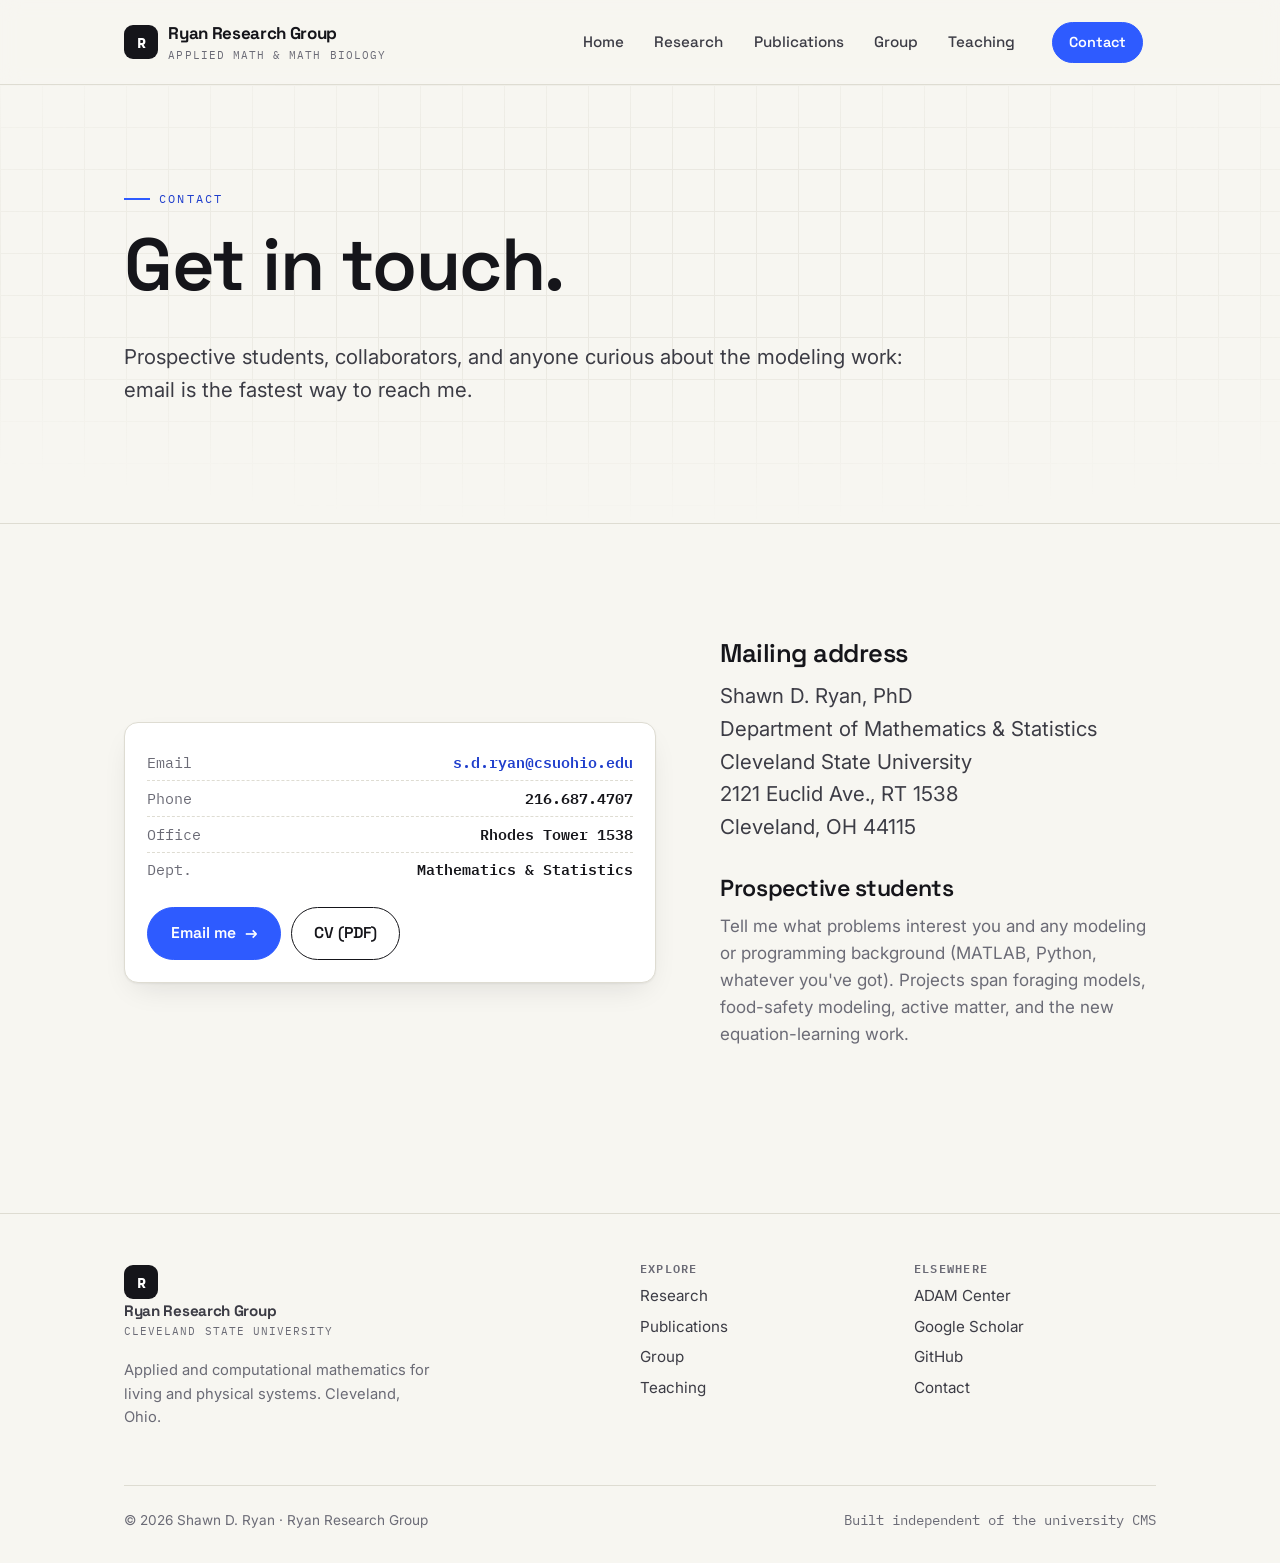
==== contact.html @ 77035e07 "Add 2026 CV, current + former group members" ====
<!DOCTYPE html>
<html lang="en">
<head>
<meta charset="UTF-8" />
<meta name="viewport" content="width=device-width, initial-scale=1" />
<title>Contact — Ryan Research Group</title>
<meta name="description" content="Contact Shawn D. Ryan, Associate Professor of Mathematics and Statistics at Cleveland State University." />
<link rel="preconnect" href="https://fonts.googleapis.com" />
<link rel="preconnect" href="https://fonts.gstatic.com" crossorigin />
<link href="https://fonts.googleapis.com/css2?family=Space+Grotesk:wght@400;500;600;700&family=Inter:wght@400;500;600&family=IBM+Plex+Mono:wght@400;500;600&display=swap" rel="stylesheet" />
<link rel="stylesheet" href="css/style.css" />
</head>
<body>

<header class="nav">
  <div class="wrap nav__inner">
    <a class="brand" href="index.html"><span class="mark">R</span><span>Ryan Research Group<small>Applied Math &amp; Math Biology</small></span></a>
    <button class="nav__toggle" aria-label="Menu" aria-expanded="false"><span></span><span></span><span></span></button>
    <nav class="nav__links">
      <a href="index.html">Home</a>
      <a href="research.html">Research</a>
      <a href="publications.html">Publications</a>
      <a href="group.html">Group</a>
      <a href="teaching.html">Teaching</a>
      <a class="nav__cta" href="contact.html"><span class="btn btn--accent" style="padding:.5rem 1rem;font-size:.9rem;">Contact</span></a>
    </nav>
  </div>
</header>

<section class="phead">
  <div class="abs-grid grid-bg"></div>
  <div class="wrap phead__inner">
    <span class="eyebrow">Contact</span>
    <h1>Get in touch.</h1>
    <p class="lead" style="margin-top:1rem;">Prospective students, collaborators, and anyone curious about the modeling work: email is the fastest way to reach me.</p>
  </div>
</section>

<section class="section">
  <div class="wrap split">
    <div class="reveal">
      <div class="hero__card" style="box-shadow:var(--shadow);">
        <div class="hero__meta" style="margin-top:0;font-size:.92rem;">
          <div><span>Email</span><b><a href="mailto:s.d.ryan@csuohio.edu">s.d.ryan@csuohio.edu</a></b></div>
          <div><span>Phone</span><b>216.687.4707</b></div>
          <div><span>Office</span><b>Rhodes Tower 1538</b></div>
          <div><span>Dept.</span><b>Mathematics &amp; Statistics</b></div>
        </div>
        <div style="margin-top:1.2rem;display:flex;gap:.6rem;flex-wrap:wrap;">
          <a class="btn btn--accent" href="mailto:s.d.ryan@csuohio.edu">Email me <span class="arw">→</span></a>
          <a class="btn btn--ghost" href="assets/SRyan_CV_2026.pdf" target="_blank" rel="noopener">CV (PDF)</a>
        </div>
      </div>
    </div>
    <div class="reveal">
      <h2 style="font-size:1.6rem;">Mailing address</h2>
      <p class="lead">Shawn D. Ryan, PhD<br />Department of Mathematics &amp; Statistics<br />Cleveland State University<br />2121 Euclid Ave., RT 1538<br />Cleveland, OH 44115</p>
      <h3 style="margin-top:2rem;">Prospective students</h3>
      <p class="muted">Tell me what problems interest you and any modeling or programming background (MATLAB, Python, whatever you've got). Projects span foraging models, food-safety modeling, active matter, and the new equation-learning work.</p>
    </div>
  </div>
</section>

<footer class="foot">
  <div class="wrap">
    <div class="foot__grid">
      <div>
        <a class="brand" href="index.html"><span class="mark">R</span><span>Ryan Research Group<small>Cleveland State University</small></span></a>
        <p class="muted" style="margin-top:1rem;max-width:34ch;font-size:.92rem;">Applied and computational mathematics for living and physical systems. Cleveland, Ohio.</p>
      </div>
      <div><h4>Explore</h4><a href="research.html">Research</a><a href="publications.html">Publications</a><a href="group.html">Group</a><a href="teaching.html">Teaching</a></div>
      <div><h4>Elsewhere</h4><a href="https://academic.csuohio.edu/adam/" target="_blank" rel="noopener">ADAM Center</a><a href="https://scholar.google.com/" target="_blank" rel="noopener">Google Scholar</a><a href="https://github.com/sdryan/" target="_blank" rel="noopener">GitHub</a><a href="contact.html">Contact</a></div>
    </div>
    <div class="foot__bottom"><span>© 2026 Shawn D. Ryan · Ryan Research Group</span><span class="mono">Built independent of the university CMS</span></div>
  </div>
</footer>

<script src="js/main.js"></script>
</body>
</html>
---- css/style.css ----
/* =============================================================
   Ryan Research Group — design system
   "Bold applied-math": warm paper base, ink type, one strong
   signal accent, subtle grid + mono labels, data-viz forward.
   ============================================================= */

:root {
  /* color */
  --paper: #F7F6F1;
  --paper-2: #EFEEE7;
  --ink: #15151A;
  --ink-2: #3C3C45;
  --ink-3: #6B6B76;
  --line: #DEDCD2;
  --accent: #2E5BFF;      /* signal blue */
  --accent-ink: #1F3ECC;
  --hot: #FF5B37;         /* data-viz highlight */
  --green: #12876A;
  --card: #FFFFFF;

  /* type */
  --sans: "Space Grotesk", "Inter", system-ui, sans-serif;
  --body: "Inter", system-ui, -apple-system, sans-serif;
  --mono: "IBM Plex Mono", ui-monospace, "SF Mono", Menlo, monospace;

  /* layout */
  --wrap: 1160px;
  --gutter: clamp(20px, 5vw, 64px);
  --radius: 14px;
  --shadow: 0 1px 2px rgba(20,20,26,.05), 0 12px 32px -12px rgba(20,20,26,.14);
  --shadow-lg: 0 2px 4px rgba(20,20,26,.06), 0 30px 60px -20px rgba(20,20,26,.22);
}

/* -------- reset -------- */
*, *::before, *::after { box-sizing: border-box; }
html { scroll-behavior: smooth; -webkit-text-size-adjust: 100%; }
body {
  margin: 0;
  font-family: var(--body);
  color: var(--ink);
  background: var(--paper);
  line-height: 1.6;
  font-size: 17px;
  -webkit-font-smoothing: antialiased;
  overflow-x: hidden;
}
img { max-width: 100%; display: block; }
a { color: var(--accent-ink); text-decoration: none; }
a:hover { text-decoration: underline; }
h1, h2, h3, h4 { font-family: var(--sans); font-weight: 600; line-height: 1.08; letter-spacing: -0.02em; color: var(--ink); margin: 0 0 .5em; }
h1 { font-size: clamp(2.6rem, 6vw, 4.6rem); }
h2 { font-size: clamp(1.8rem, 3.5vw, 2.7rem); }
h3 { font-size: clamp(1.2rem, 2vw, 1.45rem); }
p { margin: 0 0 1em; }
::selection { background: var(--accent); color: #fff; }

/* -------- helpers -------- */
.wrap { max-width: var(--wrap); margin-inline: auto; padding-inline: var(--gutter); }
.section { padding-block: clamp(64px, 9vw, 120px); }
.eyebrow {
  font-family: var(--mono);
  font-size: .78rem;
  letter-spacing: .18em;
  text-transform: uppercase;
  color: var(--accent-ink);
  margin: 0 0 1rem;
  display: inline-flex;
  align-items: center;
  gap: .55rem;
}
.eyebrow::before { content: ""; width: 26px; height: 2px; background: var(--accent); display: inline-block; }
.lead { font-size: clamp(1.1rem, 1.6vw, 1.3rem); color: var(--ink-2); max-width: 62ch; }
.muted { color: var(--ink-3); }
.mono { font-family: var(--mono); }
.center { text-align: center; }
.grid-bg {
  background-image:
    linear-gradient(var(--line) 1px, transparent 1px),
    linear-gradient(90deg, var(--line) 1px, transparent 1px);
  background-size: 42px 42px;
  -webkit-mask-image: radial-gradient(ellipse 80% 60% at 50% 40%, #000 40%, transparent 100%);
          mask-image: radial-gradient(ellipse 80% 60% at 50% 40%, #000 40%, transparent 100%);
  opacity: .5;
}

/* -------- buttons -------- */
.btn {
  display: inline-flex; align-items: center; gap: .55rem;
  font-family: var(--sans); font-weight: 600; font-size: .98rem;
  padding: .8rem 1.4rem; border-radius: 100px;
  border: 1.5px solid var(--ink); background: var(--ink); color: #fff;
  cursor: pointer; transition: transform .15s ease, box-shadow .2s ease, background .2s ease;
  text-decoration: none;
}
.btn:hover { transform: translateY(-2px); box-shadow: var(--shadow); text-decoration: none; }
.btn--accent { background: var(--accent); border-color: var(--accent); }
.btn--ghost { background: transparent; color: var(--ink); }
.btn--ghost:hover { background: var(--ink); color: #fff; }
.btn .arw { transition: transform .15s ease; }
.btn:hover .arw { transform: translateX(3px); }

/* -------- top nav -------- */
.nav {
  position: sticky; top: 0; z-index: 50;
  backdrop-filter: saturate(1.4) blur(10px);
  background: rgba(247,246,241,.82);
  border-bottom: 1px solid var(--line);
}
.nav__inner { display: flex; align-items: center; justify-content: space-between; gap: 1rem; padding-block: .85rem; }
.brand { display: flex; align-items: center; gap: .65rem; font-family: var(--sans); font-weight: 700; color: var(--ink); letter-spacing: -.02em; }
.brand:hover { text-decoration: none; }
.brand .mark {
  width: 34px; height: 34px; border-radius: 9px; flex: none;
  background: var(--ink); color: #fff; display: grid; place-items: center;
  font-family: var(--mono); font-weight: 700; font-size: .95rem;
}
.brand small { display: block; font-family: var(--mono); font-weight: 400; font-size: .66rem; color: var(--ink-3); letter-spacing: .1em; text-transform: uppercase; }
.nav__links { display: flex; align-items: center; gap: .3rem; }
.nav__links a {
  font-family: var(--sans); font-weight: 500; font-size: .95rem; color: var(--ink-2);
  padding: .5rem .8rem; border-radius: 8px;
}
.nav__links a:hover, .nav__links a[aria-current="page"] { color: var(--ink); background: var(--paper-2); text-decoration: none; }
.nav__cta { margin-left: .4rem; }
.nav__toggle { display: none; background: none; border: 0; cursor: pointer; padding: .4rem; }
.nav__toggle span { display: block; width: 24px; height: 2px; background: var(--ink); margin: 5px 0; transition: .2s; }

/* -------- hero -------- */
.hero { position: relative; overflow: hidden; border-bottom: 1px solid var(--line); }
.hero canvas { position: absolute; inset: 0; width: 100%; height: 100%; z-index: 0; }
.hero__inner { position: relative; z-index: 2; padding-block: clamp(80px, 13vw, 168px); }
.hero__grid { display: grid; grid-template-columns: 1.35fr .95fr; gap: clamp(2rem, 5vw, 4rem); align-items: center; }
.hero h1 { margin-bottom: .35em; }
.hero h1 .grad {
  background: linear-gradient(100deg, var(--accent) 20%, var(--hot) 90%);
  -webkit-background-clip: text; background-clip: text; color: transparent;
}
.hero__sub { font-size: clamp(1.1rem, 1.7vw, 1.35rem); color: var(--ink-2); max-width: 46ch; }
.hero__cta { display: flex; flex-wrap: wrap; gap: .8rem; margin-top: 1.8rem; }
.hero__card {
  background: var(--card); border: 1px solid var(--line); border-radius: var(--radius);
  box-shadow: var(--shadow-lg); padding: 1.4rem;
}
.hero__photo { width: 100%; border-radius: 10px; aspect-ratio: 1/1; object-fit: cover; background: var(--paper-2); }
.hero__meta { margin-top: 1rem; font-family: var(--mono); font-size: .8rem; color: var(--ink-3); }
.hero__meta b { color: var(--ink); font-weight: 600; }
.hero__meta div { display: flex; justify-content: space-between; padding: .35rem 0; border-bottom: 1px dashed var(--line); }
.hero__meta div:last-child { border-bottom: 0; }

/* -------- stat strip -------- */
.stats { display: grid; grid-template-columns: repeat(4, 1fr); gap: 1px; background: var(--line); border: 1px solid var(--line); border-radius: var(--radius); overflow: hidden; }
.stat { background: var(--paper); padding: 1.5rem 1.4rem; }
.stat b { font-family: var(--sans); font-size: clamp(1.8rem, 3.5vw, 2.6rem); font-weight: 700; letter-spacing: -.03em; display: block; }
.stat span { font-family: var(--mono); font-size: .74rem; letter-spacing: .06em; text-transform: uppercase; color: var(--ink-3); }
.stat .accent { color: var(--accent); }
.stat .hot { color: var(--hot); }

/* -------- cards / research -------- */
.cards { display: grid; grid-template-columns: repeat(auto-fit, minmax(280px, 1fr)); gap: 1.2rem; }
.card {
  background: var(--card); border: 1px solid var(--line); border-radius: var(--radius);
  padding: 1.6rem; transition: transform .18s ease, box-shadow .22s ease, border-color .2s;
  position: relative; overflow: hidden;
}
.card:hover { transform: translateY(-4px); box-shadow: var(--shadow-lg); border-color: #cfcdc2; }
.card__tag { font-family: var(--mono); font-size: .72rem; letter-spacing: .1em; text-transform: uppercase; color: var(--accent-ink); }
.card h3 { margin: .5rem 0 .5rem; }
.card p { color: var(--ink-2); font-size: .97rem; margin-bottom: 0; }
.card__no { position: absolute; top: 1rem; right: 1.2rem; font-family: var(--mono); font-size: .8rem; color: var(--line); font-weight: 700; }
.card--feature { background: var(--ink); color: #fff; }
.card--feature h3, .card--feature .card__tag { color: #fff; }
.card--feature p { color: rgba(255,255,255,.72); }
.card--feature .card__tag { color: #8fa8ff; }

/* -------- split feature (PINN/BINN) -------- */
.split { display: grid; grid-template-columns: 1.1fr .9fr; gap: clamp(2rem,5vw,4rem); align-items: center; }
.panel {
  background: var(--ink); color: #fff; border-radius: var(--radius); padding: clamp(1.6rem, 3vw, 2.6rem);
  position: relative; overflow: hidden;
}
.panel .eyebrow { color: #8fa8ff; }
.panel .eyebrow::before { background: var(--hot); }
.chips { display: flex; flex-wrap: wrap; gap: .5rem; margin-top: 1.2rem; }
.chip { font-family: var(--mono); font-size: .8rem; padding: .35rem .7rem; border: 1px solid rgba(255,255,255,.2); border-radius: 100px; color: rgba(255,255,255,.85); }
.flow { display: flex; align-items: center; gap: .6rem; flex-wrap: wrap; font-family: var(--mono); font-size: .82rem; margin-top: 1.4rem; }
.flow b { background: rgba(255,255,255,.1); border: 1px solid rgba(255,255,255,.18); padding: .5rem .8rem; border-radius: 8px; font-weight: 500; }
.flow .to { color: var(--hot); font-weight: 700; }

/* -------- awards -------- */
.awards { display: grid; grid-template-columns: repeat(auto-fit, minmax(220px,1fr)); gap: 1px; background: var(--line); border-radius: var(--radius); overflow: hidden; border: 1px solid var(--line); }
.award { background: var(--paper); padding: 1.4rem; }
.award .yr { font-family: var(--mono); font-size: .78rem; color: var(--hot); font-weight: 600; }
.award p { margin: .3rem 0 0; font-size: .95rem; font-weight: 500; }

/* -------- publication list -------- */
.pubfilter { display: flex; flex-wrap: wrap; gap: .5rem; margin-bottom: 2rem; }
.pubfilter button {
  font-family: var(--mono); font-size: .82rem; padding: .45rem .9rem; border-radius: 100px;
  border: 1px solid var(--line); background: var(--card); color: var(--ink-2); cursor: pointer; transition: .15s;
}
.pubfilter button:hover { border-color: var(--ink); color: var(--ink); }
.pubfilter button.is-on { background: var(--ink); color: #fff; border-color: var(--ink); }
.publist { list-style: none; margin: 0; padding: 0; }
.pub {
  display: grid; grid-template-columns: auto 1fr; gap: 1.1rem;
  padding: 1.25rem 0; border-bottom: 1px solid var(--line);
}
.pub__no { font-family: var(--mono); color: var(--accent); font-weight: 600; font-size: .95rem; padding-top: .1rem; }
.pub__title { font-weight: 600; color: var(--ink); }
.pub__meta { color: var(--ink-2); font-size: .93rem; }
.pub__venue { font-style: italic; }
.pub__links { margin-top: .35rem; display: flex; flex-wrap: wrap; gap: .5rem; }
.pub__links a { font-family: var(--mono); font-size: .76rem; padding: .2rem .6rem; border: 1px solid var(--line); border-radius: 6px; color: var(--accent-ink); }
.pub__links a:hover { background: var(--accent); color: #fff; border-color: var(--accent); text-decoration: none; }
.pub[hidden] { display: none; }
.pub__badge { font-family: var(--mono); font-size: .68rem; text-transform: uppercase; letter-spacing: .08em; color: var(--hot); border: 1px solid var(--hot); border-radius: 5px; padding: .05rem .4rem; margin-left: .4rem; }

/* -------- section headers -------- */
.sec-head { max-width: 62ch; margin-bottom: 3rem; }
.sec-head--split { display: flex; justify-content: space-between; align-items: flex-end; gap: 2rem; flex-wrap: wrap; max-width: none; }

/* -------- people -------- */
.people { display: grid; grid-template-columns: repeat(auto-fill, minmax(200px,1fr)); gap: 1.2rem; }
.person { background: var(--card); border: 1px solid var(--line); border-radius: var(--radius); padding: 1.3rem; }
.person .ava { width: 52px; height: 52px; border-radius: 12px; background: var(--paper-2); display: grid; place-items: center; font-family: var(--mono); font-weight: 700; color: var(--accent); margin-bottom: .8rem; }
.person b { display: block; font-family: var(--sans); }
.person span { font-size: .86rem; color: var(--ink-3); }

/* -------- roster (current members) -------- */
.person small { display: block; font-size: .8rem; color: var(--ink-2); margin-top: .3rem; line-height: 1.4; }
.person .role { font-family: var(--mono); font-size: .72rem; letter-spacing: .04em; text-transform: uppercase; color: var(--accent-ink); }
.subhead { font-family: var(--mono); font-size: .78rem; letter-spacing: .14em; text-transform: uppercase; color: var(--ink-3); margin: 2.4rem 0 1rem; display: flex; align-items: center; gap: .8rem; }
.subhead::after { content: ""; flex: 1; height: 1px; background: var(--line); }

/* -------- former members list -------- */
.former { list-style: none; margin: 0; padding: 0; column-gap: 2rem; }
.former li { break-inside: avoid; padding: .55rem 0; border-bottom: 1px solid var(--line); font-size: .95rem; }
.former li b { font-family: var(--sans); font-weight: 600; color: var(--ink); }
.former li .now { color: var(--ink-2); }
.former li .proj { color: var(--ink-3); font-size: .86rem; display: block; margin-top: .1rem; }
.former-cols { columns: 2; column-gap: 2.2rem; }
@media (max-width: 720px) { .former-cols { columns: 1; } }

/* -------- CTA -------- */
.cta { background: var(--ink); color: #fff; border-radius: var(--radius); padding: clamp(2.4rem,5vw,4rem); text-align: center; position: relative; overflow: hidden; }
.cta h2 { color: #fff; }
.cta p { color: rgba(255,255,255,.75); max-width: 54ch; margin-inline: auto; }
.cta .btn--ghost { color: #fff; border-color: rgba(255,255,255,.4); }
.cta .btn--ghost:hover { background: #fff; color: var(--ink); }

/* -------- footer -------- */
.foot { border-top: 1px solid var(--line); padding-block: 3rem 2rem; margin-top: 2rem; }
.foot__grid { display: grid; grid-template-columns: 2fr 1fr 1fr; gap: 2rem; }
.foot h4 { font-family: var(--mono); font-size: .76rem; text-transform: uppercase; letter-spacing: .1em; color: var(--ink-3); }
.foot a { display: block; color: var(--ink-2); padding: .2rem 0; font-size: .95rem; }
.foot__bottom { display: flex; justify-content: space-between; flex-wrap: wrap; gap: 1rem; margin-top: 2.5rem; padding-top: 1.5rem; border-top: 1px solid var(--line); font-size: .85rem; color: var(--ink-3); }

/* -------- reveal animation -------- */
.reveal { opacity: 0; transform: translateY(22px); transition: opacity .6s ease, transform .6s ease; }
.reveal.in { opacity: 1; transform: none; }

/* -------- page header (interior) -------- */
.phead { border-bottom: 1px solid var(--line); position: relative; overflow: hidden; }
.phead__inner { padding-block: clamp(60px, 8vw, 96px); position: relative; z-index: 2; }
.phead .abs-grid { position: absolute; inset: 0; z-index: 0; }

/* -------- prose (research detail) -------- */
.prose { max-width: 70ch; }
.prose h3 { margin-top: 2.4rem; }
.prose p { color: var(--ink-2); }
.topic { border-left: 3px solid var(--accent); padding-left: 1.4rem; margin: 2.6rem 0; }
.topic:nth-child(even) { border-color: var(--hot); }

/* -------- figures -------- */
.figs { display: grid; grid-template-columns: repeat(auto-fit, minmax(210px, 1fr)); gap: 1rem; margin: 1.6rem 0 .4rem; }
.fig {
  background: var(--card); border: 1px solid var(--line); border-radius: 12px;
  overflow: hidden; margin: 0;
}
.fig img { width: 100%; height: 190px; object-fit: contain; background: #fff; padding: .6rem; display: block; }
.fig figcaption { font-family: var(--mono); font-size: .74rem; color: var(--ink-3); padding: .6rem .8rem .8rem; border-top: 1px solid var(--line); line-height: 1.4; }
.fig figcaption b { color: var(--ink); font-weight: 600; }
.fig--wide { grid-column: 1 / -1; }
.fig--wide img { height: auto; max-height: 340px; }

/* -------- demo widget -------- */
.demo { display: grid; grid-template-columns: 1.1fr .9fr; gap: 1.5rem; align-items: stretch; }
.demo__stage { background: var(--ink); border-radius: var(--radius); padding: 1.2rem; position: relative; overflow: hidden; }
.demo__stage canvas { width: 100%; height: auto; display: block; border-radius: 8px; background: #0e0e12; }
.demo__panel { background: var(--card); border: 1px solid var(--line); border-radius: var(--radius); padding: 1.4rem; }
.demo__row { margin: 1.1rem 0; }
.demo__row label { display: flex; justify-content: space-between; font-family: var(--mono); font-size: .8rem; color: var(--ink-2); margin-bottom: .4rem; }
.demo__row label b { color: var(--accent-ink); }
.demo input[type=range] { width: 100%; accent-color: var(--accent); }
.demo__eq { background: var(--paper-2); border: 1px solid var(--line); border-radius: 10px; padding: 1rem; font-family: var(--mono); font-size: .92rem; margin-top: 1rem; line-height: 1.7; }
.demo__eq .rec { color: var(--hot); font-weight: 600; }
.demo__eq small { color: var(--ink-3); font-size: .74rem; }
.demo__stat { display: flex; gap: 1.2rem; margin-top: 1rem; font-family: var(--mono); font-size: .78rem; color: rgba(255,255,255,.7); }
.demo__stat b { color: #fff; display: block; font-size: 1.15rem; }
.legend { display: flex; gap: 1.2rem; font-family: var(--mono); font-size: .74rem; color: rgba(255,255,255,.7); margin-top: .8rem; }
.legend i { display: inline-block; width: 22px; height: 3px; border-radius: 2px; vertical-align: middle; margin-right: .35rem; }
@media (max-width: 820px) { .demo { grid-template-columns: 1fr; } }

/* -------- responsive -------- */
@media (max-width: 900px) {
  .hero__grid { grid-template-columns: 1fr; }
  .hero__card { max-width: 360px; }
  .split { grid-template-columns: 1fr; }
  .stats { grid-template-columns: repeat(2, 1fr); }
  .foot__grid { grid-template-columns: 1fr 1fr; }
  .nav__links { position: fixed; inset: 61px 0 auto 0; flex-direction: column; align-items: stretch; background: var(--paper); border-bottom: 1px solid var(--line); padding: 1rem var(--gutter); gap: .2rem; transform: translateY(-120%); transition: transform .25s ease; }
  .nav__links.open { transform: none; }
  .nav__links a { padding: .8rem; }
  .nav__toggle { display: block; }
}
@media (max-width: 560px) {
  .stats { grid-template-columns: 1fr 1fr; }
  .foot__grid { grid-template-columns: 1fr; }
  .pub { grid-template-columns: 1fr; gap: .3rem; }
  .hero__cta .btn, .hero__cta { width: 100%; }
  .hero__cta .btn { justify-content: center; }
}
/* long-token safety so nothing clips on narrow screens */
.former li, .pub__meta, .pub__title, .person small, .card p, .hero__meta b { overflow-wrap: anywhere; }
@media (prefers-reduced-motion: reduce) {
  * { animation: none !important; transition: none !important; scroll-behavior: auto; }
  .reveal { opacity: 1; transform: none; }
}
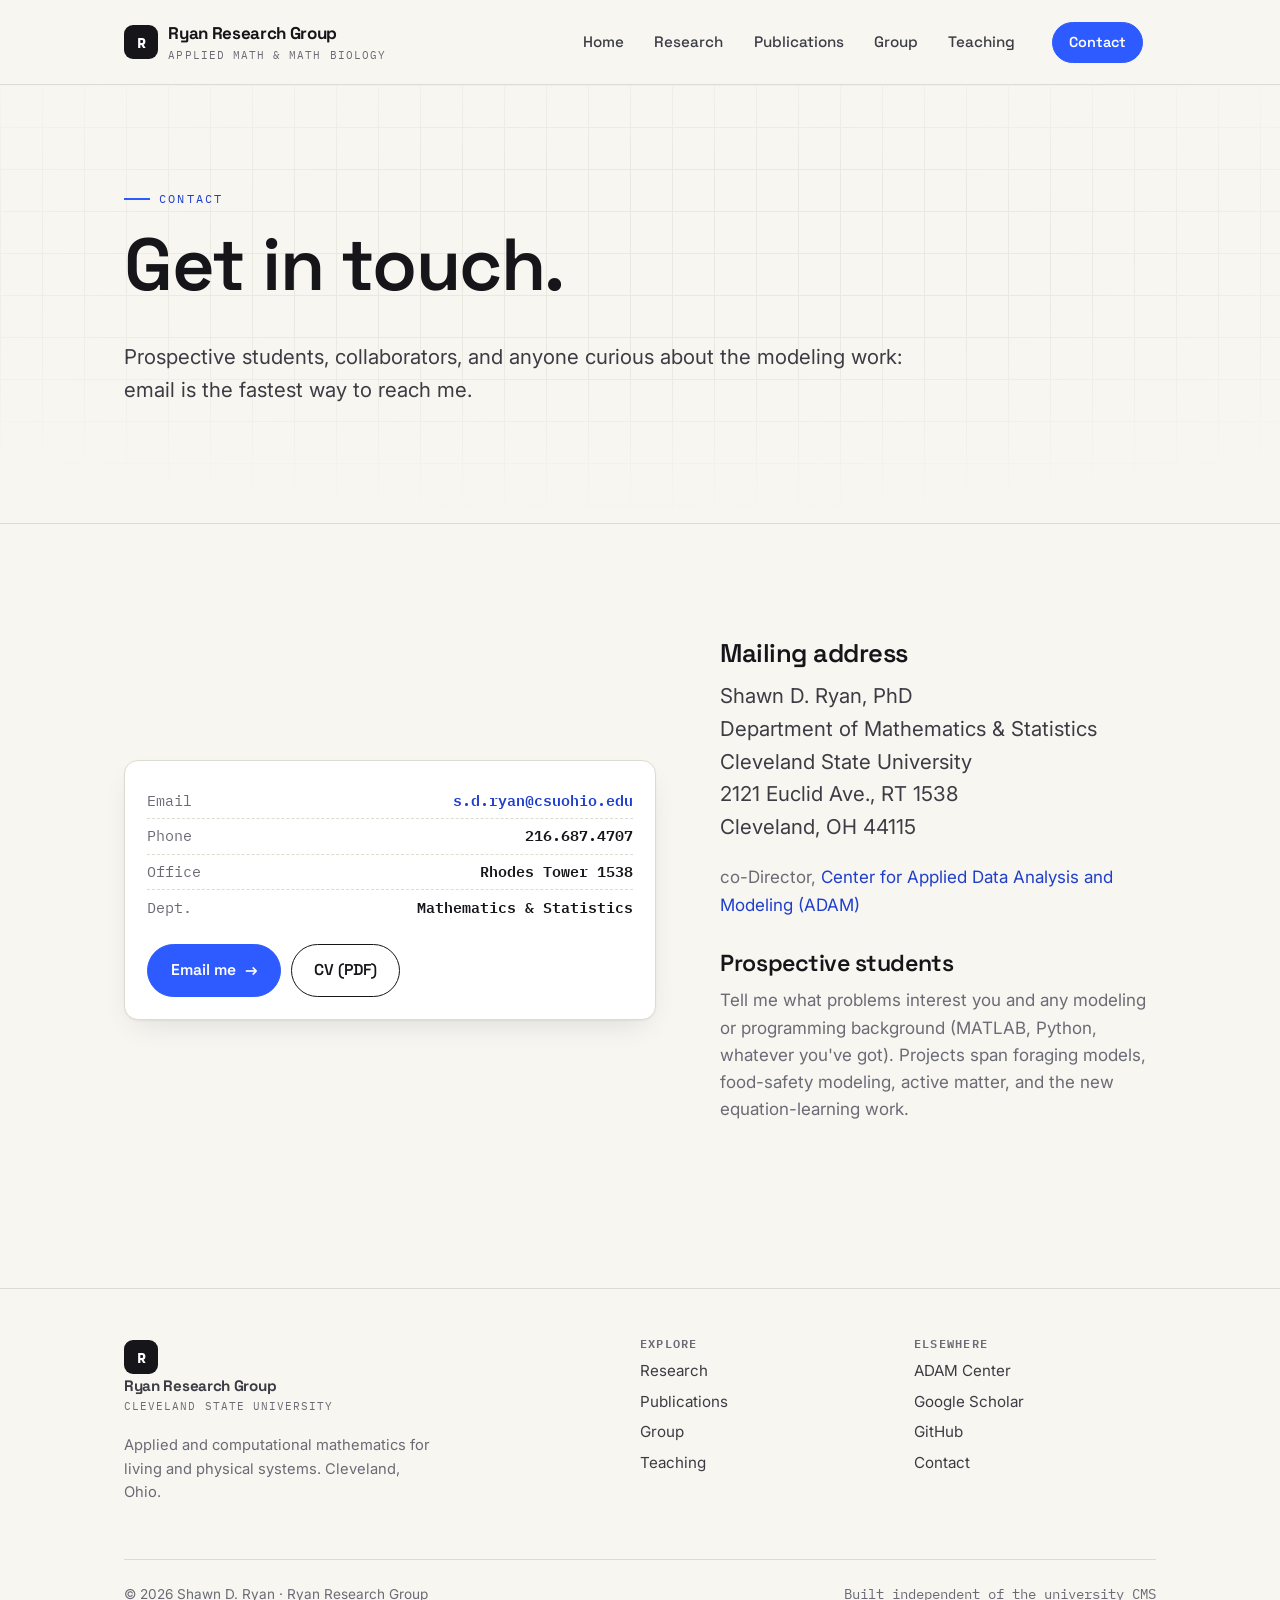
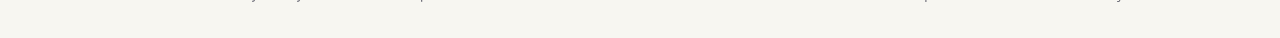
==== commit 74435e27: "Restructure publications: pipeline section, fix 43/44 citations" ====
--- a/contact.html
+++ b/contact.html
@@ -48,13 +48,14 @@
         </div>
         <div style="margin-top:1.2rem;display:flex;gap:.6rem;flex-wrap:wrap;">
           <a class="btn btn--accent" href="mailto:s.d.ryan@csuohio.edu">Email me <span class="arw">→</span></a>
-          <a class="btn btn--ghost" href="assets/SRyan_CV_2026.pdf" target="_blank" rel="noopener">CV (PDF)</a>
+          <a class="btn btn--ghost" href="assets/SRyan_CV.pdf" target="_blank" rel="noopener">CV (PDF)</a>
         </div>
       </div>
     </div>
     <div class="reveal">
       <h2 style="font-size:1.6rem;">Mailing address</h2>
       <p class="lead">Shawn D. Ryan, PhD<br />Department of Mathematics &amp; Statistics<br />Cleveland State University<br />2121 Euclid Ave., RT 1538<br />Cleveland, OH 44115</p>
+      <p class="muted" style="margin-top:.6rem;">co-Director, <a href="https://academic.csuohio.edu/adam/" target="_blank" rel="noopener">Center for Applied Data Analysis and Modeling (ADAM)</a></p>
       <h3 style="margin-top:2rem;">Prospective students</h3>
       <p class="muted">Tell me what problems interest you and any modeling or programming background (MATLAB, Python, whatever you've got). Projects span foraging models, food-safety modeling, active matter, and the new equation-learning work.</p>
     </div>
--- a/css/style.css
+++ b/css/style.css
@@ -157,6 +157,8 @@
 
 /* -------- cards / research -------- */
 .cards { display: grid; grid-template-columns: repeat(auto-fit, minmax(280px, 1fr)); gap: 1.2rem; }
+.cards--2x2 { grid-template-columns: repeat(2, 1fr); }
+@media (max-width: 700px) { .cards--2x2 { grid-template-columns: 1fr; } }
 .card {
   background: var(--card); border: 1px solid var(--line); border-radius: var(--radius);
   padding: 1.6rem; transition: transform .18s ease, box-shadow .22s ease, border-color .2s;
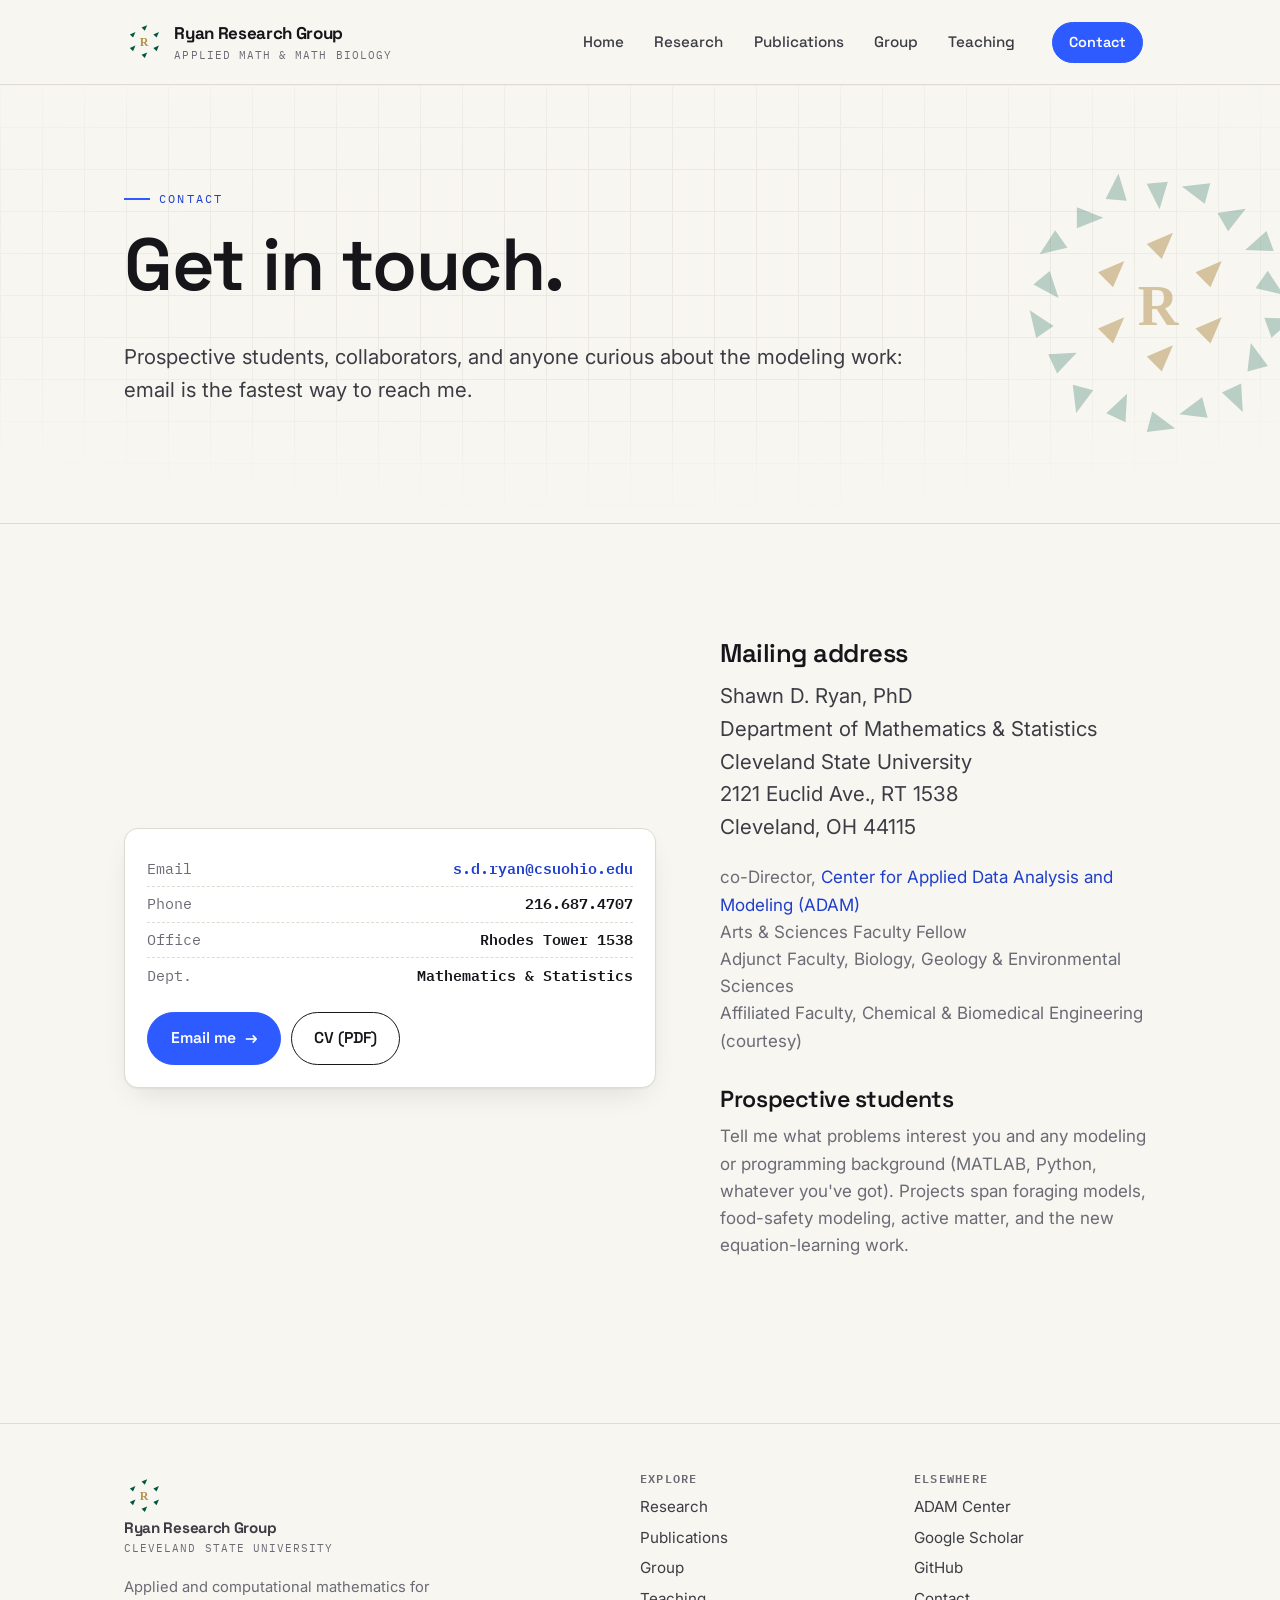
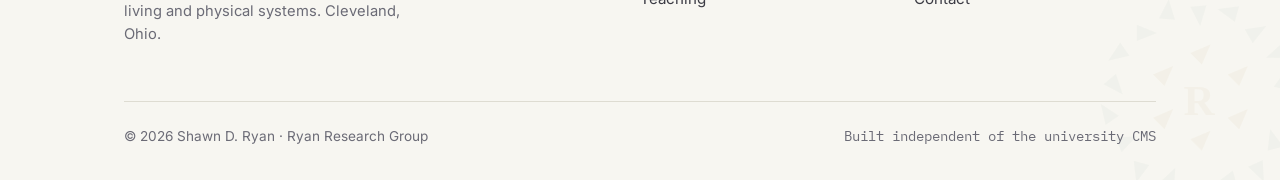
==== commit 5e1efb8f: "Add student co-authorship and grad-placement stats; add new faculty affiliations" ====
--- a/contact.html
+++ b/contact.html
@@ -8,13 +8,16 @@
 <link rel="preconnect" href="https://fonts.googleapis.com" />
 <link rel="preconnect" href="https://fonts.gstatic.com" crossorigin />
 <link href="https://fonts.googleapis.com/css2?family=Space+Grotesk:wght@400;500;600;700&family=Inter:wght@400;500;600&family=IBM+Plex+Mono:wght@400;500;600&display=swap" rel="stylesheet" />
+<link rel="icon" type="image/svg+xml" href="brand/favicon-arrow.svg" />
+<link rel="apple-touch-icon" href="brand/png/favicon-180.png" />
+<link rel="canonical" href="https://sdryan.github.io/contact.html" />
 <link rel="stylesheet" href="css/style.css" />
 </head>
 <body>
 
 <header class="nav">
   <div class="wrap nav__inner">
-    <a class="brand" href="index.html"><span class="mark">R</span><span>Ryan Research Group<small>Applied Math &amp; Math Biology</small></span></a>
+    <a class="brand" href="index.html"><img class="brand-mark" src="brand/logo-mark-arrow.svg" alt="" width="36" height="36" /><span>Ryan Research Group<small>Applied Math &amp; Math Biology</small></span></a>
     <button class="nav__toggle" aria-label="Menu" aria-expanded="false"><span></span><span></span><span></span></button>
     <nav class="nav__links">
       <a href="index.html">Home</a>
@@ -28,7 +31,7 @@
 </header>
 
 <section class="phead">
-  <div class="abs-grid grid-bg"></div>
+  <div class="abs-grid grid-bg"></div><img class="phead-emblem" src="brand/logo-mark-arrow-organized.svg" alt="" aria-hidden="true" />
   <div class="wrap phead__inner">
     <span class="eyebrow">Contact</span>
     <h1>Get in touch.</h1>
@@ -55,22 +58,22 @@
     <div class="reveal">
       <h2 style="font-size:1.6rem;">Mailing address</h2>
       <p class="lead">Shawn D. Ryan, PhD<br />Department of Mathematics &amp; Statistics<br />Cleveland State University<br />2121 Euclid Ave., RT 1538<br />Cleveland, OH 44115</p>
-      <p class="muted" style="margin-top:.6rem;">co-Director, <a href="https://academic.csuohio.edu/adam/" target="_blank" rel="noopener">Center for Applied Data Analysis and Modeling (ADAM)</a></p>
+      <p class="muted" style="margin-top:.6rem;">co-Director, <a href="https://academic.csuohio.edu/adam/" target="_blank" rel="noopener">Center for Applied Data Analysis and Modeling (ADAM)</a><br />Arts &amp; Sciences Faculty Fellow<br />Adjunct Faculty, Biology, Geology &amp; Environmental Sciences<br />Affiliated Faculty, Chemical &amp; Biomedical Engineering (courtesy)</p>
       <h3 style="margin-top:2rem;">Prospective students</h3>
       <p class="muted">Tell me what problems interest you and any modeling or programming background (MATLAB, Python, whatever you've got). Projects span foraging models, food-safety modeling, active matter, and the new equation-learning work.</p>
     </div>
   </div>
 </section>
 
-<footer class="foot">
+<footer class="foot"><img class="foot-emblem" src="brand/logo-mark-arrow-organized.svg" alt="" aria-hidden="true" />
   <div class="wrap">
     <div class="foot__grid">
       <div>
-        <a class="brand" href="index.html"><span class="mark">R</span><span>Ryan Research Group<small>Cleveland State University</small></span></a>
+        <a class="brand" href="index.html"><img class="brand-mark" src="brand/logo-mark-arrow.svg" alt="" width="36" height="36" /><span>Ryan Research Group<small>Cleveland State University</small></span></a>
         <p class="muted" style="margin-top:1rem;max-width:34ch;font-size:.92rem;">Applied and computational mathematics for living and physical systems. Cleveland, Ohio.</p>
       </div>
       <div><h4>Explore</h4><a href="research.html">Research</a><a href="publications.html">Publications</a><a href="group.html">Group</a><a href="teaching.html">Teaching</a></div>
-      <div><h4>Elsewhere</h4><a href="https://academic.csuohio.edu/adam/" target="_blank" rel="noopener">ADAM Center</a><a href="https://scholar.google.com/" target="_blank" rel="noopener">Google Scholar</a><a href="https://github.com/sdryan/" target="_blank" rel="noopener">GitHub</a><a href="contact.html">Contact</a></div>
+      <div><h4>Elsewhere</h4><a href="https://academic.csuohio.edu/adam/" target="_blank" rel="noopener">ADAM Center</a><a href="https://scholar.google.com/citations?user=qBnlp3wAAAAJ" target="_blank" rel="noopener">Google Scholar</a><a href="https://github.com/sdryan/" target="_blank" rel="noopener">GitHub</a><a href="contact.html">Contact</a></div>
     </div>
     <div class="foot__bottom"><span>© 2026 Shawn D. Ryan · Ryan Research Group</span><span class="mono">Built independent of the university CMS</span></div>
   </div>
--- a/css/style.css
+++ b/css/style.css
@@ -114,6 +114,7 @@
   background: var(--ink); color: #fff; display: grid; place-items: center;
   font-family: var(--mono); font-weight: 700; font-size: .95rem;
 }
+.brand-mark { width: 40px; height: 40px; flex: none; display: block; }
 .brand small { display: block; font-family: var(--mono); font-weight: 400; font-size: .66rem; color: var(--ink-3); letter-spacing: .1em; text-transform: uppercase; }
 .nav__links { display: flex; align-items: center; gap: .3rem; }
 .nav__links a {
@@ -234,6 +235,20 @@
 .subhead { font-family: var(--mono); font-size: .78rem; letter-spacing: .14em; text-transform: uppercase; color: var(--ink-3); margin: 2.4rem 0 1rem; display: flex; align-items: center; gap: .8rem; }
 .subhead::after { content: ""; flex: 1; height: 1px; background: var(--line); }
 
+/* -------- collaborator cards -------- */
+.collab { display: block; text-decoration: none; color: inherit; }
+.collab:hover { text-decoration: none; }
+.collab h3 { display: flex; align-items: baseline; gap: .35rem; }
+.collab h3::after { content: "↗"; font-size: .72em; color: var(--accent); opacity: .35; transition: opacity .15s ease, transform .15s ease; }
+.collab:hover h3::after { opacity: 1; transform: translate(1px, -1px); }
+.collab-aff { display: block; font-family: var(--mono); font-size: .72rem; letter-spacing: .05em; text-transform: uppercase; color: var(--accent-ink); margin: .15rem 0 .55rem; }
+
+/* -------- notes list (teaching) -------- */
+.notes-list { list-style: none; margin: .4rem 0 0; padding: 0; }
+.notes-list li { padding: .45rem 0; border-bottom: 1px solid var(--line); }
+.notes-list a { font-family: var(--sans); font-weight: 600; }
+.notes-list .muted { font-family: var(--body); font-weight: 400; font-size: .9rem; }
+
 /* -------- former members list -------- */
 .former { list-style: none; margin: 0; padding: 0; column-gap: 2rem; }
 .former li { break-inside: avoid; padding: .55rem 0; border-bottom: 1px solid var(--line); font-size: .95rem; }
@@ -251,7 +266,10 @@
 .cta .btn--ghost:hover { background: #fff; color: var(--ink); }
 
 /* -------- footer -------- */
-.foot { border-top: 1px solid var(--line); padding-block: 3rem 2rem; margin-top: 2rem; }
+.foot { border-top: 1px solid var(--line); padding-block: 3rem 2rem; margin-top: 2rem; position: relative; overflow: hidden; }
+.foot .wrap { position: relative; z-index: 1; }
+.foot-emblem { position: absolute; right: -34px; bottom: -34px; width: 230px; height: auto; opacity: .05; pointer-events: none; z-index: 0; }
+.cta__wordmark { display: block; height: 38px; width: auto; margin: 0 auto 1.2rem; }
 .foot__grid { display: grid; grid-template-columns: 2fr 1fr 1fr; gap: 2rem; }
 .foot h4 { font-family: var(--mono); font-size: .76rem; text-transform: uppercase; letter-spacing: .1em; color: var(--ink-3); }
 .foot a { display: block; color: var(--ink-2); padding: .2rem 0; font-size: .95rem; }
@@ -265,6 +283,8 @@
 .phead { border-bottom: 1px solid var(--line); position: relative; overflow: hidden; }
 .phead__inner { padding-block: clamp(60px, 8vw, 96px); position: relative; z-index: 2; }
 .phead .abs-grid { position: absolute; inset: 0; z-index: 0; }
+.phead-emblem { position: absolute; right: -28px; top: 50%; transform: translateY(-50%); width: min(300px, 32vw); opacity: .5; z-index: 1; pointer-events: none; }
+@media (max-width: 820px) { .phead-emblem { display: none; } }
 
 /* -------- prose (research detail) -------- */
 .prose { max-width: 70ch; }
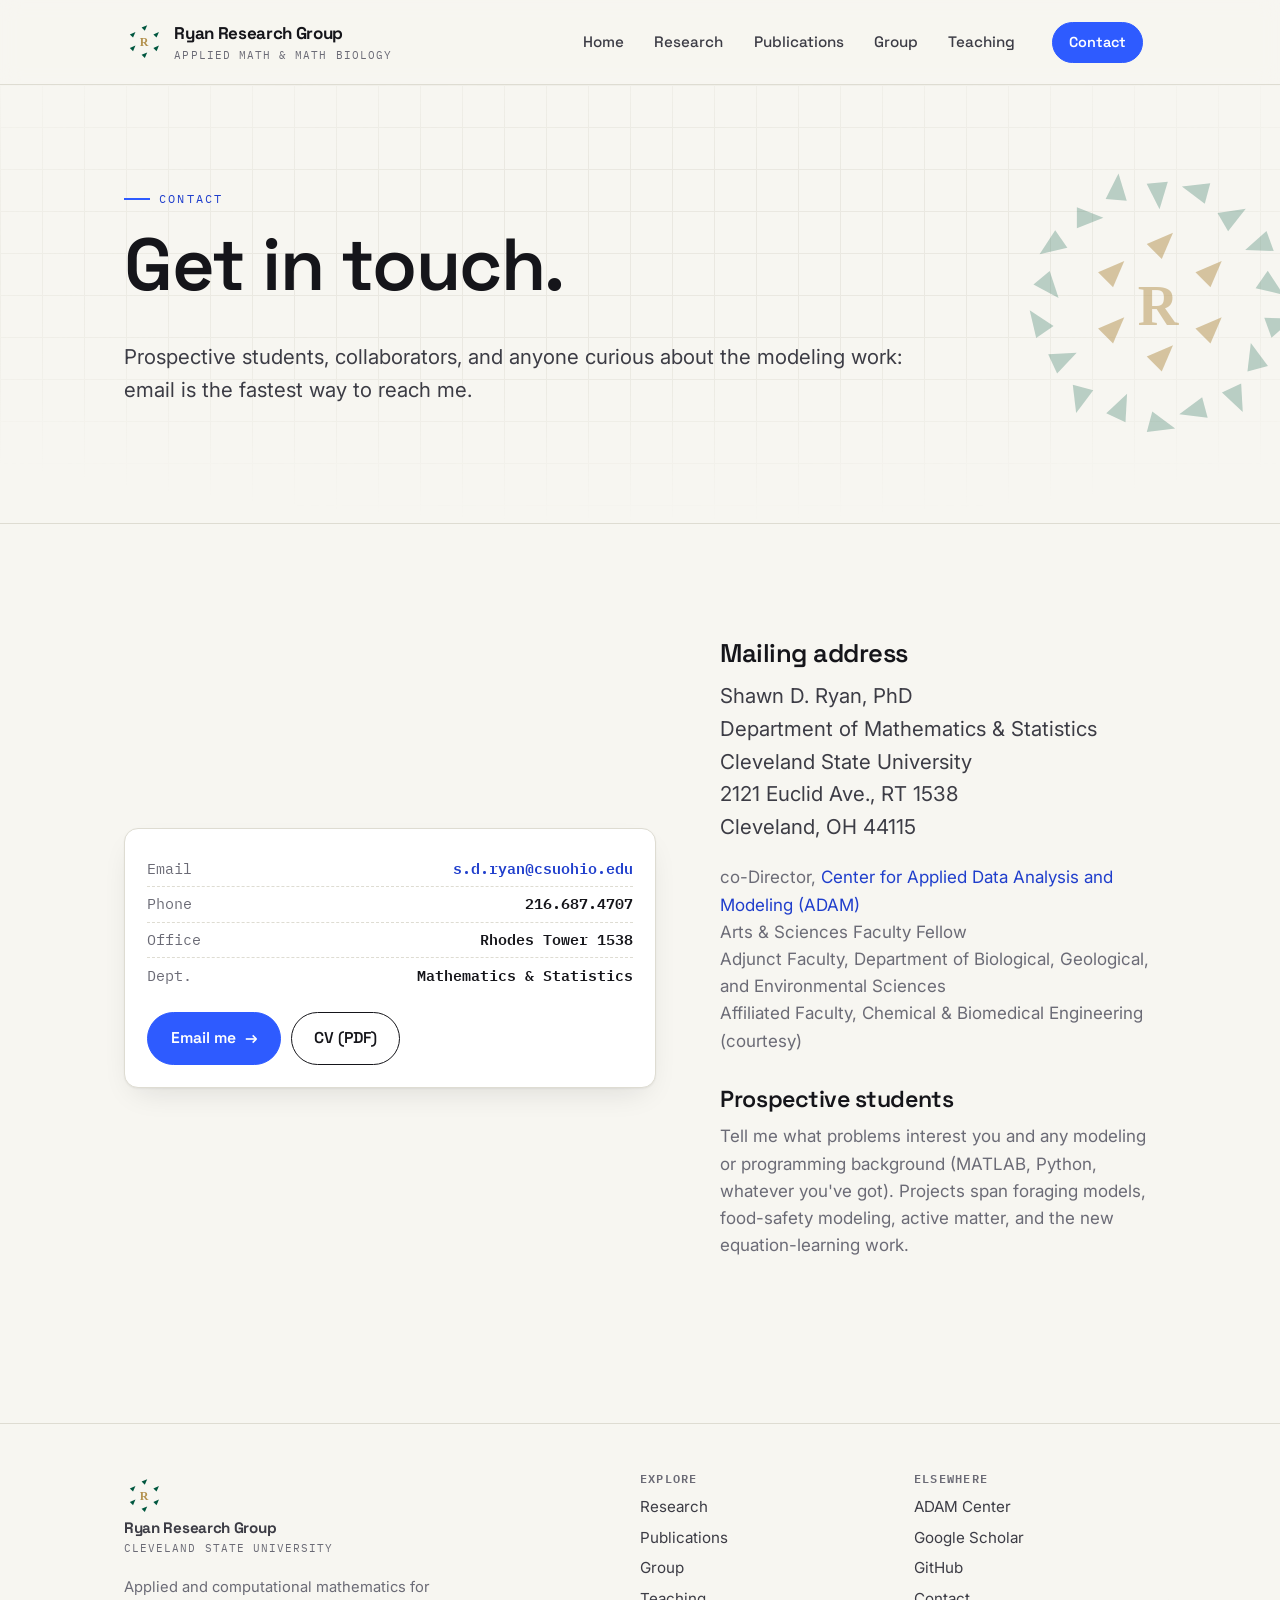
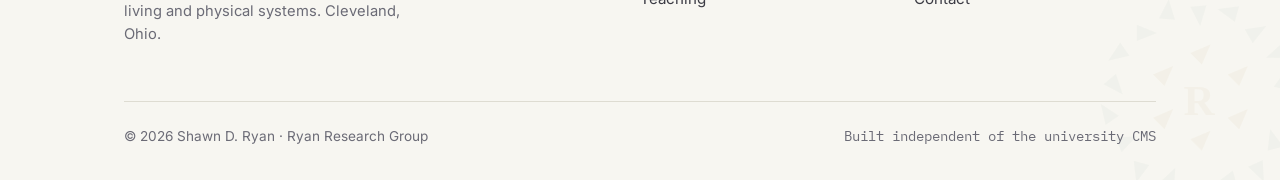
==== commit 39b16907: "Spell out Biological, Geological, and Environmental Sciences dept" ====
--- a/contact.html
+++ b/contact.html
@@ -51,14 +51,14 @@
         </div>
         <div style="margin-top:1.2rem;display:flex;gap:.6rem;flex-wrap:wrap;">
           <a class="btn btn--accent" href="mailto:s.d.ryan@csuohio.edu">Email me <span class="arw">→</span></a>
-          <a class="btn btn--ghost" href="assets/SRyan_CV.pdf" target="_blank" rel="noopener">CV (PDF)</a>
+          <a class="btn btn--ghost" href="assets/SRyan-CV.pdf" target="_blank" rel="noopener">CV (PDF)</a>
         </div>
       </div>
     </div>
     <div class="reveal">
       <h2 style="font-size:1.6rem;">Mailing address</h2>
       <p class="lead">Shawn D. Ryan, PhD<br />Department of Mathematics &amp; Statistics<br />Cleveland State University<br />2121 Euclid Ave., RT 1538<br />Cleveland, OH 44115</p>
-      <p class="muted" style="margin-top:.6rem;">co-Director, <a href="https://academic.csuohio.edu/adam/" target="_blank" rel="noopener">Center for Applied Data Analysis and Modeling (ADAM)</a><br />Arts &amp; Sciences Faculty Fellow<br />Adjunct Faculty, Biology, Geology &amp; Environmental Sciences<br />Affiliated Faculty, Chemical &amp; Biomedical Engineering (courtesy)</p>
+      <p class="muted" style="margin-top:.6rem;">co-Director, <a href="https://academic.csuohio.edu/adam/" target="_blank" rel="noopener">Center for Applied Data Analysis and Modeling (ADAM)</a><br />Arts &amp; Sciences Faculty Fellow<br />Adjunct Faculty, Department of Biological, Geological, and Environmental Sciences<br />Affiliated Faculty, Chemical &amp; Biomedical Engineering (courtesy)</p>
       <h3 style="margin-top:2rem;">Prospective students</h3>
       <p class="muted">Tell me what problems interest you and any modeling or programming background (MATLAB, Python, whatever you've got). Projects span foraging models, food-safety modeling, active matter, and the new equation-learning work.</p>
     </div>
